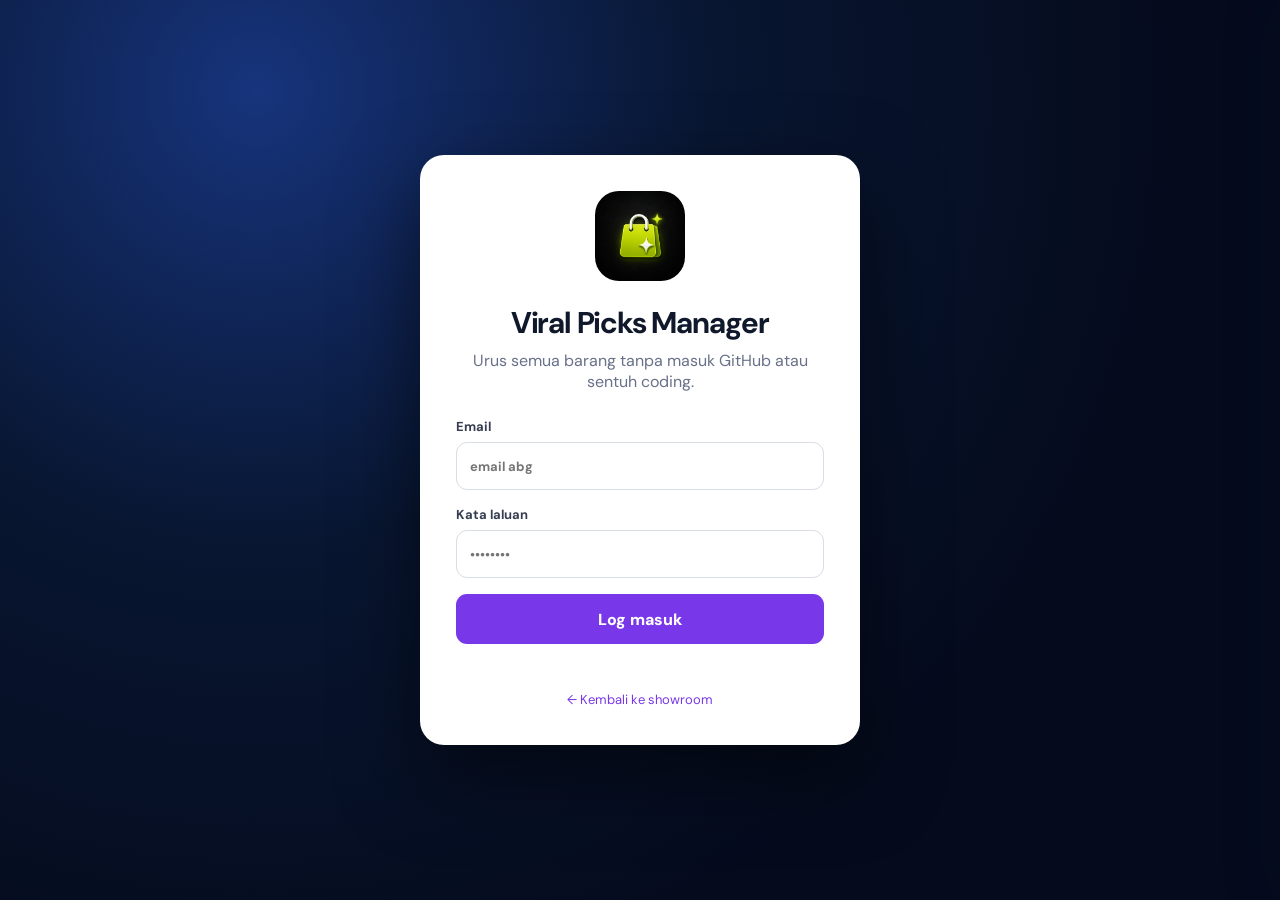
==== manager.html @ f1cc6886 "Publish Supabase product manager Connect showroom and manager to Supabase with 131 latest affiliate " ====
<!doctype html>
<html lang="ms">
<head>
  <meta charset="utf-8">
  <meta name="viewport" content="width=device-width, initial-scale=1">
  <meta name="theme-color" content="#050b1d">
  <meta name="robots" content="noindex,nofollow">
  <title>Viral Picks Manager</title>
  <link rel="preconnect" href="https://fonts.googleapis.com">
  <link rel="preconnect" href="https://fonts.gstatic.com" crossorigin>
  <link href="https://fonts.googleapis.com/css2?family=DM+Sans:wght@400;500;600;700;800&display=swap" rel="stylesheet">
  <link rel="stylesheet" href="styles.css">
</head>
<body class="manager-body">
  <div class="manager-login" id="login-screen">
    <div class="login-card">
      <img class="login-logo" src="https://mohdnurfaiz90.github.io/viral-picks-my/assets/viral-picks-profile.png" alt="Viral Picks MY">
      <h1>Viral Picks Manager</h1>
      <p>Urus semua barang tanpa masuk GitHub atau sentuh coding.</p>
      <form id="login-form">
        <label>Email<input id="login-email" type="email" autocomplete="username" required placeholder="email abg"></label>
        <label>Kata laluan<input id="login-password" type="password" autocomplete="current-password" required placeholder="••••••••"></label>
        <button type="submit">Log masuk</button>
      </form>
      <button class="demo-entry hidden" id="demo-entry">Buka pratonton Manager</button>
      <p class="login-note" id="login-note"></p>
      <a href="index.html">← Kembali ke showroom</a>
    </div>
  </div>

  <div class="manager-app hidden" id="manager-app">
    <aside class="manager-sidebar">
      <div class="manager-brand">
        <img src="https://mohdnurfaiz90.github.io/viral-picks-my/assets/viral-picks-profile.png" alt="">
        <strong>Viral Picks <span>MY</span></strong>
      </div>
      <nav>
        <button class="active" data-nav="products">▣ <span>Semua barang</span></button>
        <a href="index.html" target="_blank" rel="noopener">↗ <span>Lihat showroom</span></a>
      </nav>
      <div class="manager-user">
        <div class="user-avatar">VP</div>
        <div><strong>Manager</strong><small id="manager-email">Viral Picks MY</small></div>
        <button id="logout-button" title="Log keluar">↪</button>
      </div>
    </aside>

    <main class="manager-main">
      <header class="manager-topbar">
        <div><h1>Viral Picks Manager</h1><p>Tambah, edit, susun atau buang barang dari satu tempat.</p></div>
        <a href="index.html" target="_blank" rel="noopener">Lihat showroom ↗</a>
      </header>

      <div class="demo-banner hidden" id="demo-banner"><strong>Mod pratonton setempat.</strong> Perubahan hanya nampak pada peranti ini sehingga storan online diaktifkan.</div>

      <section class="manager-toolbar">
        <button class="primary-button" id="add-product">＋ Tambah barang</button>
        <label class="manager-search"><span>⌕</span><input id="manager-search" type="search" placeholder="Cari barang"></label>
        <div class="manager-count"><span>Jumlah barang</span><strong id="manager-count">0</strong></div>
      </section>

      <div class="manager-tabs" id="manager-tabs">
        <button class="active" data-platform="Semua">Semua</button>
        <button data-platform="Shopee">Shopee</button>
        <button data-platform="TikTok Shop">TikTok Shop</button>
      </div>

      <section class="product-table-wrap">
        <div class="product-table-head"><span>Barang</span><span>Platform</span><span>Kategori</span><span>Status</span><span>Tindakan</span></div>
        <div id="manager-list"></div>
        <div class="manager-empty hidden" id="manager-empty">Belum ada barang dalam pilihan ini.</div>
      </section>
    </main>
  </div>

  <div class="drawer-backdrop hidden" id="drawer-backdrop"></div>
  <aside class="product-drawer" id="product-drawer" aria-hidden="true">
    <header><div><h2 id="drawer-title">Tambah barang</h2><p>Isi maklumat penting sahaja.</p></div><button id="close-drawer" aria-label="Tutup">×</button></header>
    <form id="product-form">
      <input id="product-id" type="hidden">
      <label>Nama barang<input id="product-name" required maxlength="500" placeholder="Contoh: Botol Air 2.0L"></label>
      <div class="form-pair">
        <label>Platform<select id="product-platform" required><option value="Shopee">Shopee</option><option value="TikTok Shop">TikTok Shop</option></select></label>
        <label>Kategori<input id="product-category" required list="category-options" placeholder="Makanan & Minuman"><datalist id="category-options"><option value="Perfume & Wangian Peribadi"><option value="Suplemen & Kesihatan"><option value="Makanan & Minuman"><option value="Beauty, Skincare & Penjagaan Diri"><option value="Home & Living"><option value="Automotif"><option value="Fashion, Outdoor & Aksesori"><option value="Elektronik, Kipas & Gadget"><option value="Beg & Aksesori Wanita"><option value="Lain-lain"></datalist></label>
      </div>
      <label>Link affiliate<input id="product-link" type="url" required placeholder="https://..."></label>
      <fieldset class="image-fieldset">
        <legend>Gambar barang</legend>
        <div class="image-tabs"><button type="button" class="active" data-image-mode="upload">Upload gambar</button><button type="button" data-image-mode="url">Tampal link gambar</button></div>
        <div class="upload-zone" id="upload-zone">
          <input id="product-file" type="file" accept="image/jpeg,image/png,image/webp">
          <div class="upload-icon">▧</div><strong>Pilih gambar barang</strong><span>JPG, PNG atau WEBP · maksimum 5MB</span>
        </div>
        <label class="image-url-field hidden" id="image-url-field">Link gambar<input id="product-image-url" type="url" placeholder="https://..."></label>
        <div class="image-preview hidden" id="image-preview"><img alt="Pratonton gambar"><button type="button" id="remove-image">Buang gambar</button></div>
      </fieldset>
      <label class="visibility-toggle"><input id="product-active" type="checkbox" checked><span><strong>Paparkan dalam showroom</strong><small>Matikan untuk sorok sementara.</small></span></label>
      <footer><button type="button" class="secondary-button" id="cancel-product">Batal</button><button type="submit" class="primary-button" id="save-product">Simpan barang</button></footer>
    </form>
  </aside>

  <div class="confirm-modal hidden" id="confirm-modal">
    <div><h2>Buang barang ini?</h2><p>Barang akan dipadam daripada showroom dan Manager.</p><footer><button class="secondary-button" id="cancel-delete">Batal</button><button class="danger-button" id="confirm-delete">Ya, buang</button></footer></div>
  </div>
  <div class="toast" id="toast" role="status"></div>
  <script src="config.js"></script>
  <script type="module" src="manager.js"></script>
</body>
</html>
---- styles.css ----
:root{--navy:#050b1d;--navy-2:#09142f;--ink:#10182b;--muted:#687189;--line:#e4e7ef;--white:#fff;--lime:#b9ff22;--cyan:#28e4d5;--purple:#7837e8;--pink:#c748d8;--shopee:#ee4d2d;--success:#138b50;--danger:#d92d20;font-family:"DM Sans",system-ui,sans-serif;color:var(--ink)}*{box-sizing:border-box}body{margin:0}button,input,select{font:inherit}button,a{touch-action:manipulation}.hidden{display:none!important}
.store-body{min-width:320px;background:radial-gradient(circle at 50% -10%,#152866 0,#071129 35%,var(--navy) 65%);color:#fff;min-height:100vh}.store-shell{width:min(100%,720px);margin:auto;padding:32px 26px 20px;min-height:100vh;position:relative}.store-header{padding:18px 0 24px}.brand-lockup{display:flex;align-items:center;gap:18px}.brand-logo{width:92px;height:92px;border-radius:24px;object-fit:cover;box-shadow:0 0 30px #22e4d233}.brand-lockup h1{font-size:clamp(30px,7vw,52px);line-height:1;margin:0 0 10px;letter-spacing:-.045em}.brand-lockup h1 span,.store-footer strong span{color:var(--lime)}.brand-lockup h1 em,.store-footer strong em{font-style:normal;color:var(--pink)}.brand-lockup p{margin:0;color:#c7cfe0;font-size:16px}.store-tools{display:grid;gap:16px}.search-box{height:58px;border:1px solid #7651a8;border-right-color:var(--cyan);border-radius:18px;display:flex;align-items:center;padding:0 18px;background:#060d22;box-shadow:inset 0 0 0 1px #ffffff08}.search-box svg{width:24px;fill:none;stroke:#fff;stroke-width:1.7}.search-box input{flex:1;border:0;outline:0;background:none;color:#fff;font-size:17px;padding:0 12px}.search-box input::placeholder{color:#929bb1}.platform-switch{display:grid;grid-template-columns:.65fr 1fr 1fr;gap:10px}.platform-switch button,.category-rail button{border:1px solid #2b395a;background:#09132d;color:#dce3f3;border-radius:14px;font-weight:700;cursor:pointer}.platform-switch button{height:52px;display:flex;align-items:center;justify-content:center;gap:9px}.platform-switch button.active{border-color:var(--cyan);color:var(--cyan);box-shadow:0 0 20px #28e4d516}.platform-switch button[data-platform="Shopee"].active{border-color:var(--shopee);background:var(--shopee);color:#fff}.platform-dot{display:grid;place-items:center;width:25px;height:25px;border-radius:7px;font-weight:800}.platform-dot.shopee{color:#fff;background:var(--shopee)}.platform-dot.tiktok{color:#fff;background:#06101f;text-shadow:-2px 0 #23dfda,2px 0 #ff3c72}.category-rail{display:flex;gap:9px;overflow-x:auto;padding:2px 0 4px;scrollbar-width:none}.category-rail::-webkit-scrollbar{display:none}.category-rail button{white-space:nowrap;padding:11px 17px}.category-rail button.active{color:var(--cyan);border-color:var(--cyan);background:#08182d}.store-section-head{display:flex;justify-content:space-between;align-items:end;margin:30px 2px 15px}.store-section-head h2{font-size:21px;margin:0}.store-section-head span{color:#9ca7bd;font-size:13px}.product-grid{display:grid;grid-template-columns:repeat(2,minmax(0,1fr));gap:14px}.product-card{min-width:0;border:1px solid #243556;border-radius:18px;background:#081329;overflow:hidden;box-shadow:0 18px 40px #0003;display:flex;flex-direction:column}.product-image{aspect-ratio:1.25;background:#111b31;overflow:hidden}.product-image img{display:block;width:100%;height:100%;object-fit:cover}.product-image .fallback{height:100%;display:grid;place-items:center;color:#53617c;font-size:44px}.product-content{padding:14px;display:flex;flex:1;flex-direction:column}.product-meta{display:flex;align-items:center;gap:8px;color:#acb6cc;font-size:12px;margin-bottom:6px}.product-meta .platform-dot{width:22px;height:22px;font-size:11px}.product-content h3{font-size:16px;line-height:1.3;margin:0 0 14px;color:#fff}.product-link{margin-top:auto;height:42px;border:1px solid var(--cyan);border-radius:11px;color:#fff;display:flex;align-items:center;justify-content:center;text-decoration:none;font-weight:700;font-size:14px;transition:.2s}.product-link:hover{background:var(--cyan);color:#04101d}.empty-state{text-align:center;border:1px dashed #334363;border-radius:22px;padding:44px 20px;margin:14px 0;background:#081329}.empty-icon{font-size:48px;color:var(--cyan)}.empty-state h2{margin:8px 0}.empty-state p{color:#98a4bb}.empty-state button{border:1px solid var(--cyan);background:none;color:#fff;border-radius:11px;padding:11px 24px}.store-footer{text-align:center;color:#929db3;border-top:1px solid #1e2c49;margin-top:42px;padding:28px 0 10px}.store-footer p{margin:0 0 8px}.store-footer strong{display:block;color:#fff;font-size:18px}.store-footer a{display:inline-block;margin-top:22px;color:#6e7890;font-size:12px;text-decoration:none}
.manager-body{background:#f6f7fb;min-width:320px}.manager-login{min-height:100vh;display:grid;place-items:center;padding:24px;background:radial-gradient(circle at 20% 10%,#17347c 0,#081631 35%,#050b1d 70%)}.login-card{width:min(100%,440px);background:#fff;padding:36px;border-radius:24px;box-shadow:0 30px 80px #0008;text-align:center}.login-logo{width:90px;height:90px;object-fit:cover;border-radius:24px}.login-card h1{font-size:30px;letter-spacing:-.04em;margin:17px 0 8px}.login-card>p{color:var(--muted);margin:0 0 26px}.login-card form{display:grid;gap:16px;text-align:left}.login-card label,.product-drawer label{display:grid;gap:7px;font-size:13px;font-weight:700;color:#353d50}.login-card input,.product-drawer input,.product-drawer select{height:48px;border:1px solid #d8dce6;border-radius:11px;padding:0 13px;outline:0;background:#fff}.login-card input:focus,.product-drawer input:focus,.product-drawer select:focus{border-color:var(--purple);box-shadow:0 0 0 3px #7837e81b}.login-card form button,.demo-entry{height:50px;border:0;border-radius:11px;background:var(--purple);color:#fff;font-weight:800;cursor:pointer}.demo-entry{width:100%;margin-top:12px;background:#10182b}.login-note{min-height:20px;color:var(--danger)!important;font-size:13px;margin:12px 0!important}.login-card>a{color:var(--purple);font-size:13px;text-decoration:none}.manager-app{min-height:100vh;display:grid;grid-template-columns:230px 1fr}.manager-sidebar{position:sticky;top:0;height:100vh;background:var(--navy);color:#fff;padding:24px 14px;display:flex;flex-direction:column}.manager-brand{display:flex;align-items:center;gap:10px;padding:0 8px 30px}.manager-brand img{width:44px;height:44px;border-radius:13px;object-fit:cover}.manager-brand strong{font-size:17px}.manager-brand span{color:var(--pink)}.manager-sidebar nav{display:grid;gap:7px}.manager-sidebar nav button,.manager-sidebar nav a{height:48px;border:1px solid transparent;border-radius:11px;background:transparent;color:#dce3f3;display:flex;align-items:center;gap:12px;padding:0 14px;text-align:left;text-decoration:none;font-weight:600;cursor:pointer}.manager-sidebar nav .active{border-color:var(--cyan);color:var(--lime);background:#0a1834}.manager-user{margin-top:auto;border:1px solid #273554;border-radius:14px;padding:11px;display:grid;grid-template-columns:auto 1fr auto;align-items:center;gap:9px}.user-avatar{width:34px;height:34px;border-radius:50%;display:grid;place-items:center;background:#152440;color:var(--lime);font-size:12px;font-weight:800}.manager-user strong,.manager-user small{display:block;max-width:95px;white-space:nowrap;overflow:hidden;text-overflow:ellipsis}.manager-user small{color:#8793ab;font-size:10px;margin-top:2px}.manager-user button{border:0;background:none;color:#a7b1c6;font-size:17px;cursor:pointer}.manager-main{min-width:0;padding:34px clamp(22px,4vw,58px) 60px}.manager-topbar{display:flex;align-items:center;justify-content:space-between;gap:20px;margin-bottom:28px}.manager-topbar h1{font-size:32px;letter-spacing:-.04em;margin:0}.manager-topbar p{color:var(--muted);margin:5px 0 0}.manager-topbar a{color:var(--purple);font-weight:700;text-decoration:none}.demo-banner{padding:12px 16px;border-radius:11px;background:#fff3cf;color:#6b4c00;margin-bottom:18px;font-size:13px}.manager-toolbar{display:grid;grid-template-columns:auto minmax(220px,520px) 160px;gap:14px;align-items:center}.primary-button,.secondary-button,.danger-button{border:0;border-radius:10px;padding:0 18px;height:46px;font-weight:800;cursor:pointer}.primary-button{background:linear-gradient(135deg,#6630db,#8e3eeb);color:#fff;box-shadow:0 9px 20px #7837e82a}.secondary-button{border:1px solid #d6dbe5;background:#fff;color:#30394d}.danger-button{background:var(--danger);color:#fff}.manager-search{height:46px;border:1px solid #dfe3eb;background:#fff;border-radius:10px;display:flex;align-items:center;padding:0 14px}.manager-search span{font-size:22px;color:#737d91}.manager-search input{height:100%;flex:1;border:0;outline:0;padding:0 9px}.manager-count{height:62px;border:1px solid #e0e4ec;background:#fff;border-radius:12px;padding:9px 14px;display:grid;grid-template-columns:1fr auto;align-items:center}.manager-count span{font-size:11px;color:var(--muted)}.manager-count strong{font-size:25px}.manager-tabs{display:flex;gap:4px;margin:22px 0 12px}.manager-tabs button{border:0;background:transparent;border-radius:9px;padding:9px 16px;font-weight:700;color:#687189;cursor:pointer}.manager-tabs button.active{background:#efe8ff;color:var(--purple)}.product-table-wrap{border:1px solid #e1e4eb;border-radius:15px;background:#fff;overflow:hidden}.product-table-head,.manager-row{display:grid;grid-template-columns:minmax(240px,1.4fr) .7fr .8fr .5fr 1fr;gap:16px;align-items:center}.product-table-head{height:48px;padding:0 18px;background:#f7f7fa;color:#596276;font-size:12px;font-weight:800}.manager-row{padding:12px 18px;border-top:1px solid #edf0f4;min-height:79px}.manager-product{display:flex;align-items:center;gap:12px;min-width:0}.manager-product img,.manager-product .no-image{width:54px;height:54px;border-radius:9px;object-fit:cover;background:#edf0f5}.manager-product .no-image{display:grid;place-items:center;color:#8c96a8}.manager-product strong{display:block;white-space:nowrap;overflow:hidden;text-overflow:ellipsis}.manager-product small{display:block;color:#8b94a7;font-size:11px;margin-top:3px}.table-platform{display:flex;align-items:center;gap:7px;font-size:13px}.status-chip{justify-self:start;border-radius:99px;padding:5px 9px;background:#e6f7ec;color:var(--success);font-size:11px;font-weight:800}.status-chip.hidden-status{background:#f0e8ff;color:var(--purple)}.row-actions{display:flex;gap:3px;flex-wrap:wrap}.row-actions button{border:0;background:transparent;padding:6px 7px;color:var(--purple);font-size:12px;font-weight:700;cursor:pointer}.row-actions .delete{color:var(--danger)}.manager-empty{text-align:center;padding:50px;color:var(--muted)}
.drawer-backdrop{position:fixed;inset:0;background:#0b102780;z-index:20}.product-drawer{position:fixed;right:0;top:0;width:min(100%,500px);height:100vh;background:#fff;z-index:21;transform:translateX(105%);transition:transform .25s ease;box-shadow:-18px 0 60px #10182b35;display:flex;flex-direction:column}.product-drawer.open{transform:translateX(0)}.product-drawer>header{display:flex;justify-content:space-between;align-items:flex-start;padding:25px 28px 20px;border-bottom:1px solid #eceef2}.product-drawer h2{font-size:25px;margin:0}.product-drawer header p{margin:4px 0 0;color:var(--muted);font-size:13px}.product-drawer header button{border:0;background:none;font-size:30px;line-height:1;color:#687189;cursor:pointer}.product-drawer form{padding:22px 28px 28px;overflow:auto;display:grid;gap:18px}.form-pair{display:grid;grid-template-columns:1fr 1fr;gap:12px}.image-fieldset{border:0;padding:0;margin:0}.image-fieldset legend{font-size:13px;font-weight:700;margin-bottom:8px}.image-tabs{display:grid;grid-template-columns:1fr 1fr}.image-tabs button{height:41px;border:1px solid #dedfe8;background:#fff;color:#5f687a;cursor:pointer}.image-tabs button:first-child{border-radius:10px 0 0 0}.image-tabs button:last-child{border-radius:0 10px 0 0}.image-tabs button.active{border-color:var(--purple);color:var(--purple);background:#f8f4ff}.upload-zone{position:relative;height:170px;border:1px dashed #b9a0eb;border-top:0;border-radius:0 0 10px 10px;display:flex;align-items:center;justify-content:center;flex-direction:column;gap:5px;color:#6f7890;background:#fbfaff}.upload-zone input{position:absolute;inset:0;width:100%;height:100%;opacity:0;cursor:pointer}.upload-zone strong{color:#383f52}.upload-zone span{font-size:11px}.upload-icon{font-size:30px;color:var(--purple)}.image-url-field{padding:15px;border:1px solid #dedfe8;border-top:0;border-radius:0 0 10px 10px}.image-preview{position:relative;margin-top:10px;border-radius:11px;overflow:hidden;height:160px;background:#edf0f5}.image-preview img{width:100%;height:100%;object-fit:contain}.image-preview button{position:absolute;right:8px;top:8px;border:0;border-radius:8px;background:#fff;color:var(--danger);padding:7px 10px;font-size:11px;font-weight:700}.visibility-toggle{grid-template-columns:auto 1fr!important;align-items:flex-start;padding:13px;border:1px solid #e1e4eb;border-radius:11px}.visibility-toggle input{width:19px;height:19px;margin:1px 0 0}.visibility-toggle strong,.visibility-toggle small{display:block}.visibility-toggle small{color:var(--muted);font-weight:400;margin-top:3px}.product-drawer form>footer,.confirm-modal footer{display:flex;justify-content:flex-end;gap:10px}.confirm-modal{position:fixed;inset:0;background:#0b102780;z-index:30;display:grid;place-items:center;padding:20px}.confirm-modal>div{width:min(100%,390px);background:#fff;border-radius:18px;padding:26px;box-shadow:0 30px 80px #0005}.confirm-modal h2{margin:0 0 8px}.confirm-modal p{color:var(--muted);margin:0 0 24px}.toast{position:fixed;right:22px;bottom:22px;z-index:40;background:#10182b;color:#fff;border-radius:11px;padding:12px 17px;box-shadow:0 15px 40px #0004;opacity:0;transform:translateY(10px);pointer-events:none;transition:.2s}.toast.show{opacity:1;transform:translateY(0)}
@media(max-width:980px){.manager-app{grid-template-columns:76px 1fr}.manager-brand strong,.manager-sidebar nav span,.manager-user>div:not(.user-avatar),.manager-user>button{display:none}.manager-brand{padding:0 0 28px;justify-content:center}.manager-sidebar nav button,.manager-sidebar nav a{justify-content:center;padding:0}.manager-user{display:block;padding:9px;margin:auto auto 0}.manager-toolbar{grid-template-columns:auto 1fr}.manager-count{display:none}.product-table-head{display:none}.manager-row{grid-template-columns:1fr auto;gap:9px}.manager-row>span:not(.status-chip),.manager-row>.table-platform{display:none}.row-actions{grid-column:1/-1;justify-content:flex-end;border-top:1px solid #eef0f4;padding-top:6px}.status-chip{grid-column:2}}
@media(max-width:650px){.store-shell{padding:20px 14px}.brand-lockup{align-items:flex-start}.brand-logo{width:72px;height:72px;border-radius:20px}.brand-lockup h1{font-size:31px}.brand-lockup p{font-size:14px}.platform-switch{grid-template-columns:.55fr 1fr 1fr}.platform-switch button{font-size:12px}.product-grid{gap:10px}.product-card{border-radius:15px}.product-content{padding:11px}.product-content h3{font-size:14px}.manager-app{display:block}.manager-sidebar{position:fixed;top:auto;bottom:0;left:0;right:0;width:100%;height:66px;z-index:10;display:grid;grid-template-columns:1fr 1fr;background:#050b1df5;padding:8px}.manager-brand,.manager-user{display:none}.manager-sidebar nav{display:contents}.manager-sidebar nav button,.manager-sidebar nav a{height:50px}.manager-main{padding:22px 14px 90px}.manager-topbar{align-items:flex-start}.manager-topbar h1{font-size:27px}.manager-topbar p{font-size:13px}.manager-topbar>a{display:none}.manager-toolbar{grid-template-columns:1fr}.manager-toolbar .primary-button{grid-row:2}.manager-tabs{overflow:auto}.product-table-wrap{border-radius:12px}.manager-row{padding:11px}.product-drawer form,.product-drawer>header{padding-left:18px;padding-right:18px}.form-pair{grid-template-columns:1fr}.login-card{padding:27px 20px}}
@media(max-width:390px){.brand-logo{width:61px;height:61px}.brand-lockup h1{font-size:27px}.platform-switch{grid-template-columns:1fr 1fr}.platform-switch button:first-child{grid-column:1/-1}.product-content h3{font-size:13px}.product-link{font-size:12px}}
@media(prefers-reduced-motion:reduce){*{scroll-behavior:auto!important;transition:none!important}}
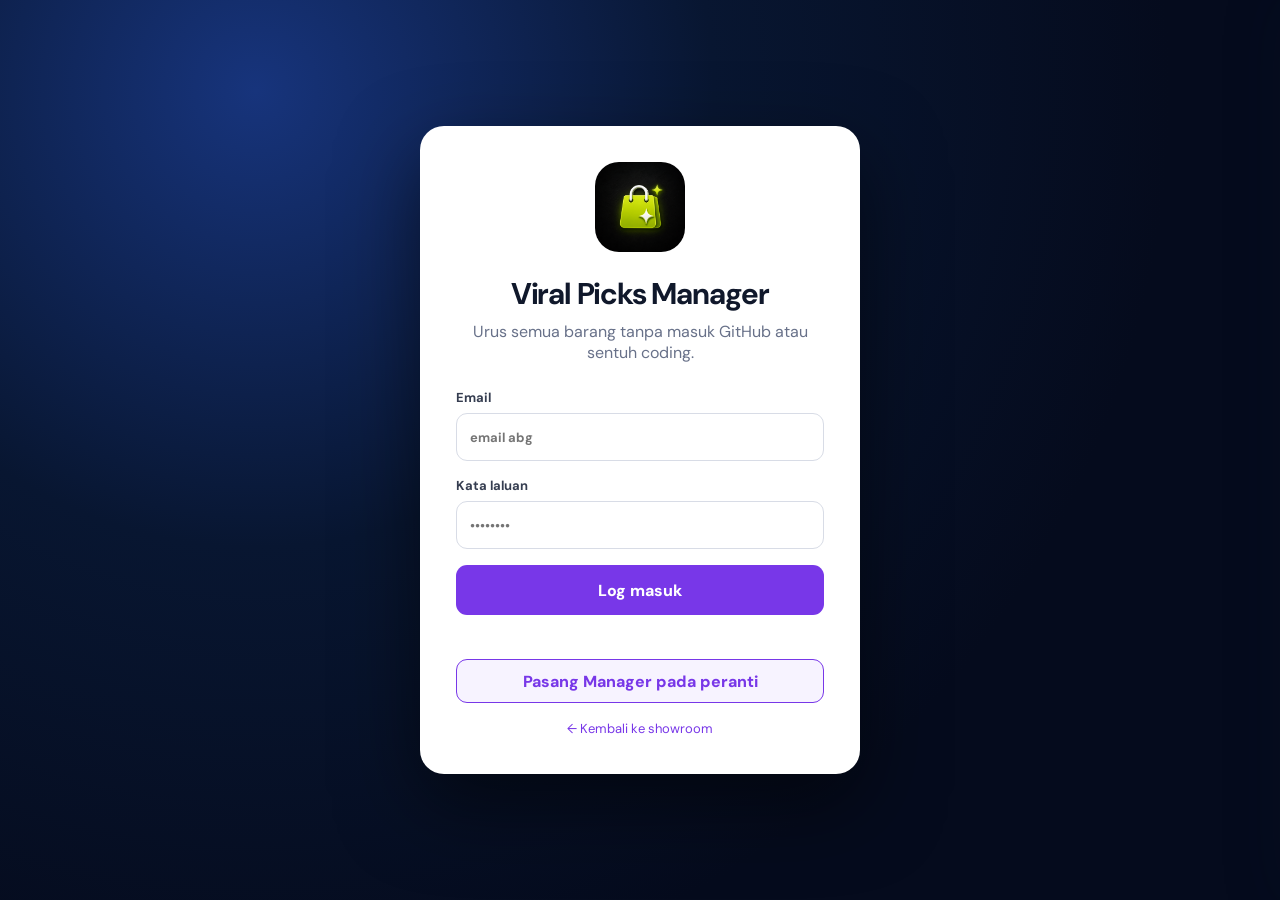
==== commit 3094549c: "Make Viral Picks installable on phone and desktop" ====
--- a/manager.html
+++ b/manager.html
@@ -5,11 +5,15 @@
   <meta name="viewport" content="width=device-width, initial-scale=1">
   <meta name="theme-color" content="#050b1d">
   <meta name="robots" content="noindex,nofollow">
+  <meta name="apple-mobile-web-app-capable" content="yes">
+  <meta name="apple-mobile-web-app-title" content="VP Manager">
   <title>Viral Picks Manager</title>
+  <link rel="manifest" href="manager.webmanifest?v=5">
+  <link rel="apple-touch-icon" href="assets/viral-picks-profile.png">
   <link rel="preconnect" href="https://fonts.googleapis.com">
   <link rel="preconnect" href="https://fonts.gstatic.com" crossorigin>
   <link href="https://fonts.googleapis.com/css2?family=DM+Sans:wght@400;500;600;700;800&display=swap" rel="stylesheet">
-  <link rel="stylesheet" href="styles.css">
+  <link rel="stylesheet" href="styles.css?v=5">
 </head>
 <body class="manager-body">
   <div class="manager-login" id="login-screen">
@@ -24,6 +28,7 @@
       </form>
       <button class="demo-entry hidden" id="demo-entry">Buka pratonton Manager</button>
       <p class="login-note" id="login-note"></p>
+      <button class="install-manager-button" type="button" data-install-app>Pasang Manager pada peranti</button>
       <a href="index.html">← Kembali ke showroom</a>
     </div>
   </div>
@@ -48,7 +53,7 @@
     <main class="manager-main">
       <header class="manager-topbar">
         <div><h1>Viral Picks Manager</h1><p>Tambah, edit, susun atau buang barang dari satu tempat.</p></div>
-        <a href="index.html" target="_blank" rel="noopener">Lihat showroom ↗</a>
+        <div class="manager-top-actions"><button type="button" data-install-app>Pasang aplikasi</button><a href="index.html" target="_blank" rel="noopener">Lihat showroom ↗</a></div>
       </header>
 
       <div class="demo-banner hidden" id="demo-banner"><strong>Mod pratonton setempat.</strong> Perubahan hanya nampak pada peranti ini sehingga storan online diaktifkan.</div>
@@ -103,7 +108,8 @@
     <div><h2>Buang barang ini?</h2><p>Barang akan dipadam daripada showroom dan Manager.</p><footer><button class="secondary-button" id="cancel-delete">Batal</button><button class="danger-button" id="confirm-delete">Ya, buang</button></footer></div>
   </div>
   <div class="toast" id="toast" role="status"></div>
-  <script src="config.js"></script>
-  <script type="module" src="manager.js"></script>
+  <script src="config.js?v=2"></script>
+  <script src="pwa.js?v=5"></script>
+  <script type="module" src="manager.js?v=5"></script>
 </body>
 </html>
--- a/styles.css
+++ b/styles.css
@@ -4,5 +4,6 @@
 .drawer-backdrop{position:fixed;inset:0;background:#0b102780;z-index:20}.product-drawer{position:fixed;right:0;top:0;width:min(100%,500px);height:100vh;background:#fff;z-index:21;transform:translateX(105%);transition:transform .25s ease;box-shadow:-18px 0 60px #10182b35;display:flex;flex-direction:column}.product-drawer.open{transform:translateX(0)}.product-drawer>header{display:flex;justify-content:space-between;align-items:flex-start;padding:25px 28px 20px;border-bottom:1px solid #eceef2}.product-drawer h2{font-size:25px;margin:0}.product-drawer header p{margin:4px 0 0;color:var(--muted);font-size:13px}.product-drawer header button{border:0;background:none;font-size:30px;line-height:1;color:#687189;cursor:pointer}.product-drawer form{padding:22px 28px 28px;overflow:auto;display:grid;gap:18px}.form-pair{display:grid;grid-template-columns:1fr 1fr;gap:12px}.image-fieldset{border:0;padding:0;margin:0}.image-fieldset legend{font-size:13px;font-weight:700;margin-bottom:8px}.image-tabs{display:grid;grid-template-columns:1fr 1fr}.image-tabs button{height:41px;border:1px solid #dedfe8;background:#fff;color:#5f687a;cursor:pointer}.image-tabs button:first-child{border-radius:10px 0 0 0}.image-tabs button:last-child{border-radius:0 10px 0 0}.image-tabs button.active{border-color:var(--purple);color:var(--purple);background:#f8f4ff}.upload-zone{position:relative;height:170px;border:1px dashed #b9a0eb;border-top:0;border-radius:0 0 10px 10px;display:flex;align-items:center;justify-content:center;flex-direction:column;gap:5px;color:#6f7890;background:#fbfaff}.upload-zone input{position:absolute;inset:0;width:100%;height:100%;opacity:0;cursor:pointer}.upload-zone strong{color:#383f52}.upload-zone span{font-size:11px}.upload-icon{font-size:30px;color:var(--purple)}.image-url-field{padding:15px;border:1px solid #dedfe8;border-top:0;border-radius:0 0 10px 10px}.image-preview{position:relative;margin-top:10px;border-radius:11px;overflow:hidden;height:160px;background:#edf0f5}.image-preview img{width:100%;height:100%;object-fit:contain}.image-preview button{position:absolute;right:8px;top:8px;border:0;border-radius:8px;background:#fff;color:var(--danger);padding:7px 10px;font-size:11px;font-weight:700}.visibility-toggle{grid-template-columns:auto 1fr!important;align-items:flex-start;padding:13px;border:1px solid #e1e4eb;border-radius:11px}.visibility-toggle input{width:19px;height:19px;margin:1px 0 0}.visibility-toggle strong,.visibility-toggle small{display:block}.visibility-toggle small{color:var(--muted);font-weight:400;margin-top:3px}.product-drawer form>footer,.confirm-modal footer{display:flex;justify-content:flex-end;gap:10px}.confirm-modal{position:fixed;inset:0;background:#0b102780;z-index:30;display:grid;place-items:center;padding:20px}.confirm-modal>div{width:min(100%,390px);background:#fff;border-radius:18px;padding:26px;box-shadow:0 30px 80px #0005}.confirm-modal h2{margin:0 0 8px}.confirm-modal p{color:var(--muted);margin:0 0 24px}.toast{position:fixed;right:22px;bottom:22px;z-index:40;background:#10182b;color:#fff;border-radius:11px;padding:12px 17px;box-shadow:0 15px 40px #0004;opacity:0;transform:translateY(10px);pointer-events:none;transition:.2s}.toast.show{opacity:1;transform:translateY(0)}
 @media(max-width:980px){.manager-app{grid-template-columns:76px 1fr}.manager-brand strong,.manager-sidebar nav span,.manager-user>div:not(.user-avatar),.manager-user>button{display:none}.manager-brand{padding:0 0 28px;justify-content:center}.manager-sidebar nav button,.manager-sidebar nav a{justify-content:center;padding:0}.manager-user{display:block;padding:9px;margin:auto auto 0}.manager-toolbar{grid-template-columns:auto 1fr}.manager-count{display:none}.product-table-head{display:none}.manager-row{grid-template-columns:1fr auto;gap:9px}.manager-row>span:not(.status-chip),.manager-row>.table-platform{display:none}.row-actions{grid-column:1/-1;justify-content:flex-end;border-top:1px solid #eef0f4;padding-top:6px}.status-chip{grid-column:2}}
 @media(max-width:650px){.store-shell{padding:20px 14px}.brand-lockup{align-items:flex-start}.brand-logo{width:72px;height:72px;border-radius:20px}.brand-lockup h1{font-size:31px}.brand-lockup p{font-size:14px}.platform-switch{grid-template-columns:.55fr 1fr 1fr}.platform-switch button{font-size:12px}.product-grid{gap:10px}.product-card{border-radius:15px}.product-content{padding:11px}.product-content h3{font-size:14px}.manager-app{display:block}.manager-sidebar{position:fixed;top:auto;bottom:0;left:0;right:0;width:100%;height:66px;z-index:10;display:grid;grid-template-columns:1fr 1fr;background:#050b1df5;padding:8px}.manager-brand,.manager-user{display:none}.manager-sidebar nav{display:contents}.manager-sidebar nav button,.manager-sidebar nav a{height:50px}.manager-main{padding:22px 14px 90px}.manager-topbar{align-items:flex-start}.manager-topbar h1{font-size:27px}.manager-topbar p{font-size:13px}.manager-topbar>a{display:none}.manager-toolbar{grid-template-columns:1fr}.manager-toolbar .primary-button{grid-row:2}.manager-tabs{overflow:auto}.product-table-wrap{border-radius:12px}.manager-row{padding:11px}.product-drawer form,.product-drawer>header{padding-left:18px;padding-right:18px}.form-pair{grid-template-columns:1fr}.login-card{padding:27px 20px}}
+.install-manager-button{width:100%;height:44px;margin:0 0 14px;border:1px solid var(--purple);border-radius:11px;color:var(--purple);background:#f7f3ff;font-weight:800;cursor:pointer}.manager-top-actions{display:flex;align-items:center;gap:12px}.manager-top-actions button{height:42px;padding:0 15px;border:1px solid #d9d0f3;border-radius:10px;color:var(--purple);background:#fff;font-weight:800;cursor:pointer}.install-help-dialog{width:min(calc(100% - 2rem),26rem);padding:0;border:0;border-radius:22px;background:#fff;box-shadow:0 30px 80px #0008}.install-help-dialog::backdrop{background:#050b1dbf;backdrop-filter:blur(5px)}.install-help-content{padding:28px;text-align:center}.install-help-content img{width:76px;height:76px;border-radius:20px;object-fit:cover}.install-help-content h2{margin:15px 0 7px}.install-help-content p{margin:0;color:var(--muted);line-height:1.55}.install-help-content button{height:44px;margin-top:20px;padding:0 24px;border:0;border-radius:11px;color:#fff;background:var(--purple);font-weight:800;cursor:pointer}@media(max-width:650px){.manager-top-actions a{display:none}.manager-top-actions button{height:40px;padding:0 12px;font-size:12px}}
 @media(max-width:390px){.brand-logo{width:61px;height:61px}.brand-lockup h1{font-size:27px}.platform-switch{grid-template-columns:1fr 1fr}.platform-switch button:first-child{grid-column:1/-1}.product-content h3{font-size:13px}.product-link{font-size:12px}}
 @media(prefers-reduced-motion:reduce){*{scroll-behavior:auto!important;transition:none!important}}
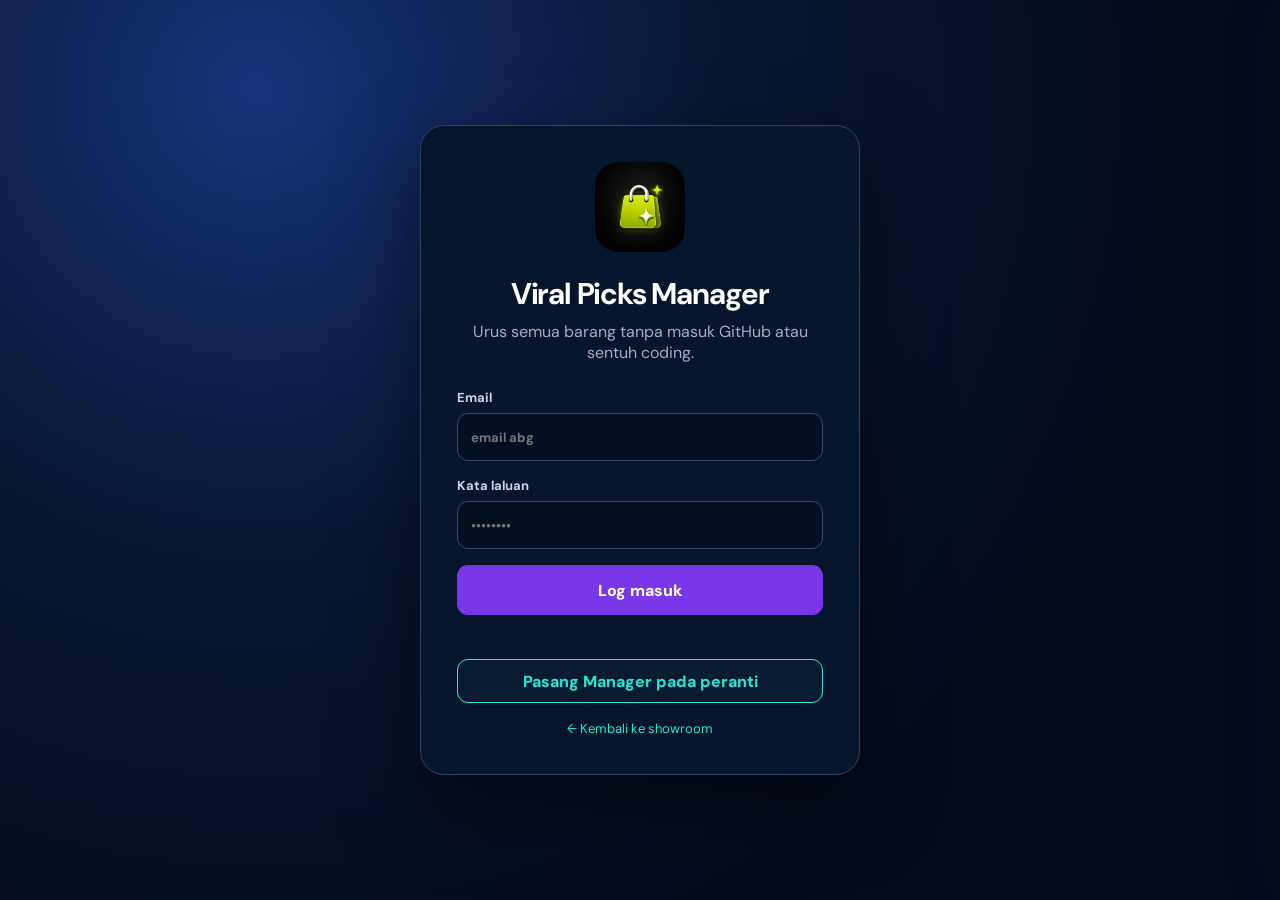
==== commit 27959714: "Redesign Viral Picks Manager" ====
--- a/manager.html
+++ b/manager.html
@@ -9,11 +9,11 @@
   <meta name="apple-mobile-web-app-title" content="VP Manager">
   <title>Viral Picks Manager</title>
   <link rel="manifest" href="manager.webmanifest?v=5">
-  <link rel="apple-touch-icon" href="assets/viral-picks-profile.png">
+  <link rel="apple-touch-icon" href="assets/icon-192.png">
   <link rel="preconnect" href="https://fonts.googleapis.com">
   <link rel="preconnect" href="https://fonts.gstatic.com" crossorigin>
   <link href="https://fonts.googleapis.com/css2?family=DM+Sans:wght@400;500;600;700;800&display=swap" rel="stylesheet">
-  <link rel="stylesheet" href="styles.css?v=5">
+  <link rel="stylesheet" href="styles.css?v=8">
 </head>
 <body class="manager-body">
   <div class="manager-login" id="login-screen">
@@ -52,26 +52,24 @@
 
     <main class="manager-main">
       <header class="manager-topbar">
-        <div><h1>Viral Picks Manager</h1><p>Tambah, edit, susun atau buang barang dari satu tempat.</p></div>
-        <div class="manager-top-actions"><button type="button" data-install-app>Pasang aplikasi</button><a href="index.html" target="_blank" rel="noopener">Lihat showroom ↗</a></div>
+        <div><h1>Viral Picks Manager</h1><p>Urus semua barang dengan mudah.</p></div>
+        <div class="manager-top-actions"><a href="index.html" target="_blank" rel="noopener">Lihat showroom ↗</a><button class="primary-button" id="add-product">＋ Tambah barang</button></div>
       </header>
 
       <div class="demo-banner hidden" id="demo-banner"><strong>Mod pratonton setempat.</strong> Perubahan hanya nampak pada peranti ini sehingga storan online diaktifkan.</div>
 
-      <section class="manager-toolbar">
-        <button class="primary-button" id="add-product">＋ Tambah barang</button>
+      <section class="manager-controls">
+        <div class="manager-tabs" id="manager-tabs">
+          <button class="active" data-platform="Semua">Semua</button>
+          <button data-platform="Shopee">Shopee</button>
+          <button data-platform="TikTok Shop">TikTok Shop</button>
+        </div>
         <label class="manager-search"><span>⌕</span><input id="manager-search" type="search" placeholder="Cari barang"></label>
-        <div class="manager-count"><span>Jumlah barang</span><strong id="manager-count">0</strong></div>
+        <div class="manager-count"><strong id="manager-count">0</strong><span>Produk</span></div>
       </section>
 
-      <div class="manager-tabs" id="manager-tabs">
-        <button class="active" data-platform="Semua">Semua</button>
-        <button data-platform="Shopee">Shopee</button>
-        <button data-platform="TikTok Shop">TikTok Shop</button>
-      </div>
-
       <section class="product-table-wrap">
-        <div class="product-table-head"><span>Barang</span><span>Platform</span><span>Kategori</span><span>Status</span><span>Tindakan</span></div>
+        <div class="product-table-head"><span>Produk</span><span>Platform</span><span>Kategori</span><span>Status</span><span>Tindakan</span></div>
         <div id="manager-list"></div>
         <div class="manager-empty hidden" id="manager-empty">Belum ada barang dalam pilihan ini.</div>
       </section>
@@ -109,7 +107,8 @@
   </div>
   <div class="toast" id="toast" role="status"></div>
   <script src="config.js?v=2"></script>
-  <script src="pwa.js?v=5"></script>
-  <script type="module" src="manager.js?v=5"></script>
+  <script src="legacy-images.js?v=4"></script>
+  <script src="pwa.js?v=6"></script>
+  <script type="module" src="manager.js?v=8"></script>
 </body>
 </html>
--- a/styles.css
+++ b/styles.css
@@ -7,3 +7,28 @@
 .install-manager-button{width:100%;height:44px;margin:0 0 14px;border:1px solid var(--purple);border-radius:11px;color:var(--purple);background:#f7f3ff;font-weight:800;cursor:pointer}.manager-top-actions{display:flex;align-items:center;gap:12px}.manager-top-actions button{height:42px;padding:0 15px;border:1px solid #d9d0f3;border-radius:10px;color:var(--purple);background:#fff;font-weight:800;cursor:pointer}.install-help-dialog{width:min(calc(100% - 2rem),26rem);padding:0;border:0;border-radius:22px;background:#fff;box-shadow:0 30px 80px #0008}.install-help-dialog::backdrop{background:#050b1dbf;backdrop-filter:blur(5px)}.install-help-content{padding:28px;text-align:center}.install-help-content img{width:76px;height:76px;border-radius:20px;object-fit:cover}.install-help-content h2{margin:15px 0 7px}.install-help-content p{margin:0;color:var(--muted);line-height:1.55}.install-help-content button{height:44px;margin-top:20px;padding:0 24px;border:0;border-radius:11px;color:#fff;background:var(--purple);font-weight:800;cursor:pointer}@media(max-width:650px){.manager-top-actions a{display:none}.manager-top-actions button{height:40px;padding:0 12px;font-size:12px}}
 @media(max-width:390px){.brand-logo{width:61px;height:61px}.brand-lockup h1{font-size:27px}.platform-switch{grid-template-columns:1fr 1fr}.platform-switch button:first-child{grid-column:1/-1}.product-content h3{font-size:13px}.product-link{font-size:12px}}
 @media(prefers-reduced-motion:reduce){*{scroll-behavior:auto!important;transition:none!important}}
+
+/* Viral Picks Manager showroom-aligned redesign v8 */
+.manager-body{background:#020817;color:#f7f9ff}
+.manager-app{grid-template-columns:230px minmax(0,1fr);background:radial-gradient(circle at 76% -18%,#15265a 0,#07132d 35%,#020817 72%)}
+.manager-sidebar{background:linear-gradient(180deg,#020817 0,#06132d 100%);border-right:1px solid #203252;padding:24px 17px}
+.manager-brand{padding:0 7px 28px}.manager-brand img{border:1px solid #2ce6d7;box-shadow:0 0 22px #28e4d52b}.manager-brand strong{font-size:18px}.manager-brand span{background:linear-gradient(90deg,var(--lime),var(--cyan),#a855f7);-webkit-background-clip:text;background-clip:text;color:transparent}
+.manager-sidebar nav button,.manager-sidebar nav a{border-radius:12px;color:#c7d1e6}.manager-sidebar nav .active{border-color:#27dfd1;background:#09203a;color:var(--lime);box-shadow:inset 0 0 22px #28e4d50d}
+.manager-user{border-color:#273c60;background:#07152c}.user-avatar{background:#102343;color:var(--lime)}
+.manager-main{padding:31px clamp(22px,3.1vw,52px) 60px;min-width:0}
+.manager-topbar{margin-bottom:27px}.manager-topbar h1{display:inline-block;margin:0;font-size:clamp(31px,3vw,44px);line-height:1.05;letter-spacing:-.05em;background:linear-gradient(90deg,var(--lime),var(--cyan) 48%,#ae69ff);-webkit-background-clip:text;background-clip:text;color:transparent}.manager-topbar p{color:#9faecc;font-size:15px;margin-top:7px}
+.manager-top-actions{gap:14px}.manager-top-actions a{height:46px;min-width:165px;padding:0 19px;border:1px solid var(--cyan);border-radius:11px;display:flex;align-items:center;justify-content:center;color:var(--cyan);font-weight:800;text-decoration:none;background:#061326}.manager-top-actions .primary-button{height:46px;min-width:190px;border:0;color:#fff;background:linear-gradient(100deg,#83ef62,#37d9df 46%,#8d3df3);box-shadow:0 12px 30px #6342ef24}
+.manager-controls{display:grid;grid-template-columns:auto minmax(260px,1fr) 132px;gap:16px;align-items:center;padding:15px;border:1px solid #203453;border-radius:15px;background:#07152c;box-shadow:0 18px 50px #0002;margin-bottom:14px}
+.manager-tabs{display:flex;gap:4px;margin:0;padding:4px;border:1px solid #293b5d;border-radius:11px;background:#050e21}.manager-tabs button{height:40px;padding:0 18px;border:0;border-radius:8px;color:#c7d1e5;background:transparent}.manager-tabs button.active{background:#0b3442;color:var(--cyan);box-shadow:none}
+.manager-search{height:48px;border:1px solid #3d5275;background:#030c20;border-radius:11px;padding:0 15px}.manager-search:focus-within{border-color:var(--cyan);box-shadow:0 0 0 3px #28e4d512}.manager-search span{color:#dce5f4}.manager-search input{min-width:0;background:transparent;color:#fff;font-size:15px}.manager-search input::placeholder{color:#8492ab}
+.manager-count{height:48px;border:1px solid #2c4164;background:#071329;border-radius:11px;padding:0 17px;display:flex;align-items:baseline;justify-content:center;gap:7px}.manager-count strong{font-size:25px;color:var(--cyan)}.manager-count span{font-size:12px;color:#b1bdd3}
+.product-table-wrap{border:1px solid #203453;border-radius:15px;background:#051126;overflow:hidden;box-shadow:0 20px 60px #0003}.product-table-head,.manager-row{grid-template-columns:minmax(320px,1.38fr) minmax(135px,.54fr) minmax(190px,.7fr) 82px minmax(345px,1.12fr);gap:18px;min-width:1120px}.product-table-head{height:48px;padding:0 17px;background:#0a1830;color:#b7c2d8;font-size:11px;letter-spacing:.045em;text-transform:uppercase}.manager-row{min-height:90px;padding:10px 17px;border-top:1px solid #172a47;color:#f7f9ff;background:#041025;transition:background .18s,border-color .18s}.manager-row:hover{background:#07172e;border-color:#24405f}
+.manager-product{gap:14px}.manager-product img,.manager-product .no-image{flex:0 0 auto;width:68px;height:68px;border:1px solid #3a4e6e;border-radius:10px;background:#0e1d36;object-fit:cover}.manager-product .no-image{color:#6f83a4;font-size:12px;font-weight:800}.manager-product-copy{min-width:0}.manager-product strong{display:-webkit-box;overflow:hidden;-webkit-box-orient:vertical;-webkit-line-clamp:2;white-space:normal;color:#fff;font-size:14px;line-height:1.28}.manager-product small{max-width:100%;white-space:nowrap;overflow:hidden;text-overflow:ellipsis;color:var(--cyan);font-size:10px;margin-top:7px}
+.table-platform{color:#e4e9f4;font-size:12px}.table-platform .platform-dot{border:1px solid #2d4568}.manager-category{color:#e1e7f2;font-size:12px;line-height:1.35}.status-chip{border:1px solid #4b8524;background:#102714;color:#82f064;padding:5px 9px}.status-chip.hidden-status{border-color:#7e49bd;background:#22133d;color:#c78cff}
+.row-actions{display:flex;gap:7px;flex-wrap:nowrap}.row-actions button{height:31px;padding:0 10px;border:1px solid #157fa7;border-radius:7px;background:#06182c;color:#46d9fb;font-size:10px;white-space:nowrap}.row-actions button:hover{background:#0b2842}.row-actions .toggle{border-color:#7140bd;color:#c68aff}.row-actions .delete{border-color:#b42c42;color:#ff5a6d;background:#1b0d1b}.row-actions button:focus-visible{outline:2px solid var(--lime);outline-offset:2px}.manager-empty{color:#98a7c1}
+.product-drawer{background:#061126;color:#fff;border-left:1px solid #27405f}.product-drawer>header{border-bottom-color:#223653}.product-drawer header p,.product-drawer label,.image-fieldset legend{color:#b4c0d5}.product-drawer header button{color:#b5c3d9}.product-drawer input,.product-drawer select{border-color:#304665;background:#09172c;color:#fff}.product-drawer input::placeholder{color:#7787a2}.image-tabs button{border-color:#304665;background:#07152a;color:#9caac1}.image-tabs button.active{border-color:var(--cyan);background:#092438;color:var(--cyan)}.upload-zone,.image-url-field{border-color:#315578;background:#071a30;color:#91a0b9}.upload-zone strong{color:#fff}.visibility-toggle{border-color:#304665;background:#09172c}.secondary-button{border-color:#405574;background:#09172c;color:#e3e9f4}.confirm-modal>div{background:#07152c;color:#fff;border:1px solid #2b4160}.confirm-modal p{color:#aab6cc}.toast{border:1px solid #2c4263;background:#081831}
+.login-card{background:#07152c;color:#fff;border:1px solid #2c4263}.login-card>p{color:#9faecc}.login-card label{color:#cdd6e6}.login-card input{background:#040e21;border-color:#344969;color:#fff}.login-card>a,.install-manager-button{color:var(--cyan)}.install-manager-button{border-color:var(--cyan);background:#071c31}
+
+@media(max-width:1180px){.manager-controls{grid-template-columns:1fr 118px}.manager-tabs{grid-column:1/-1;width:max-content}.product-table-wrap{overflow-x:auto}.manager-top-actions .primary-button{min-width:160px}.manager-top-actions a{min-width:145px}}
+@media(max-width:980px){.manager-app{grid-template-columns:76px minmax(0,1fr)}.manager-main{padding:26px 20px 80px}.product-table-wrap{overflow:visible;border:0;background:transparent;box-shadow:none}.product-table-head{display:none}.manager-row{min-width:0;grid-template-columns:minmax(0,1fr) auto;padding:14px;margin-bottom:10px;border:1px solid #213654;border-radius:14px;background:#06142b}.manager-row>.table-platform,.manager-row>.manager-category{display:flex}.manager-product{grid-column:1/-1}.table-platform{grid-column:1}.manager-category{grid-column:1;align-items:center}.status-chip{grid-column:2;grid-row:2}.row-actions{grid-column:1/-1;justify-content:flex-start;border-top:1px solid #203552;padding-top:11px;overflow-x:auto}.manager-product img,.manager-product .no-image{width:74px;height:74px}}
+@media(max-width:720px){.manager-app{display:block}.manager-sidebar{position:fixed;inset:auto 0 0;width:100%;height:66px;z-index:10;display:grid;grid-template-columns:1fr 1fr;padding:8px;background:#020817f5}.manager-main{padding:20px 13px 88px}.manager-topbar{display:block}.manager-topbar h1{font-size:29px}.manager-topbar p{font-size:13px}.manager-top-actions{margin-top:17px}.manager-top-actions a{display:flex;flex:1;min-width:0}.manager-top-actions .primary-button{flex:1;min-width:0;padding:0 10px;font-size:12px}.manager-controls{grid-template-columns:1fr 92px;padding:11px;gap:10px}.manager-tabs{grid-column:1/-1;width:100%;overflow:auto}.manager-tabs button{flex:1;padding:0 12px;white-space:nowrap}.manager-search{min-width:0}.manager-count{padding:0 9px}.manager-count strong{font-size:21px}.manager-count span{font-size:10px}.manager-product strong{font-size:13px}.manager-category{font-size:11px}.row-actions button{flex:0 0 auto}.manager-row{padding:12px}.manager-product img,.manager-product .no-image{width:68px;height:68px}}
